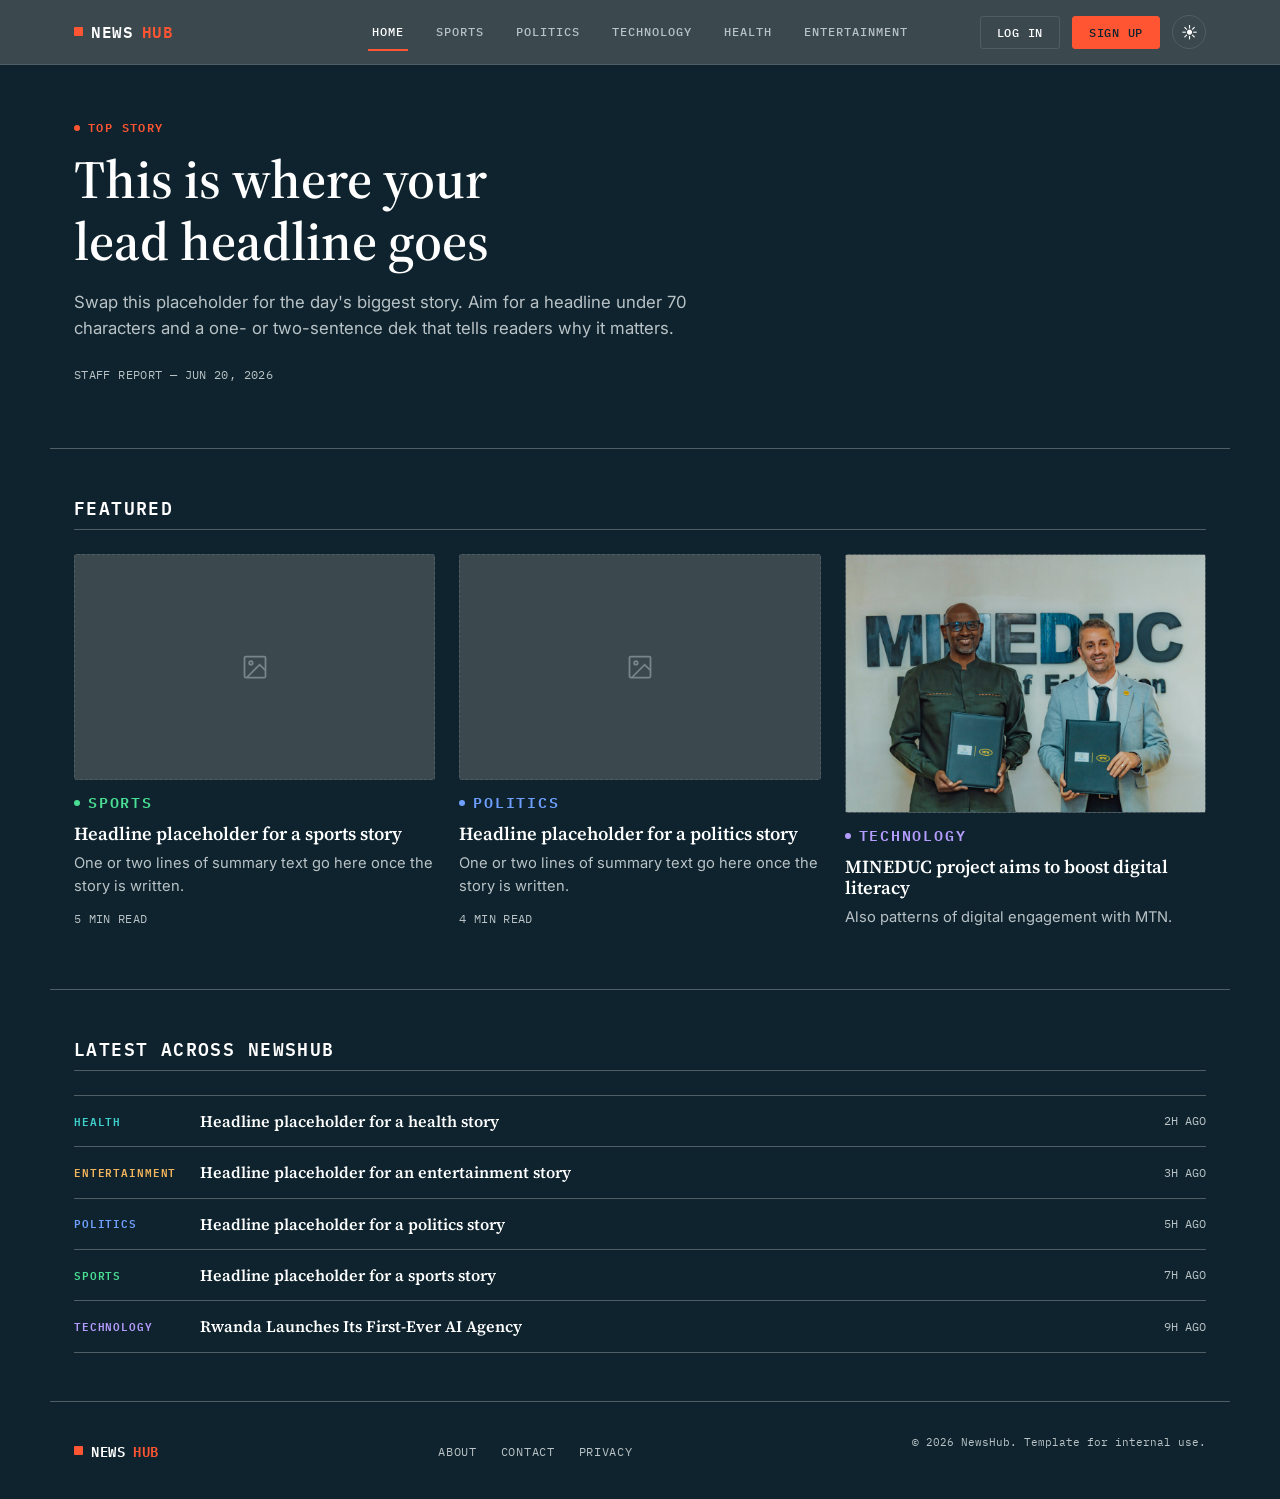
==== index.html @ f079ef4e "Refactor code structure for improved readability and maintainability" ====
<!DOCTYPE html>
<html lang="en">
<head>
<meta charset="UTF-8">
<meta name="viewport" content="width=device-width, initial-scale=1.0">
<title>NewsHub — Home</title>
<meta name="description" content="NewsHub — Sports, Politics, Technology, Health and Entertainment, all in one place.">

<link rel="preconnect" href="https://fonts.googleapis.com">
<link rel="preconnect" href="https://fonts.gstatic.com" crossorigin>
<link href="https://fonts.googleapis.com/css2?family=Source+Serif+4:opsz,wght@8..60,500;8..60,600;8..60,700&family=Inter:wght@400;500;600&family=IBM+Plex+Mono:wght@500;600&display=swap" rel="stylesheet">

<link rel="stylesheet" href="styles.css">
</head>
<body>
<a class="skip-link" href="#main">Skip to content</a>

<header class="site-header">
  <div class="header-bar">
    <a href="index.html" class="logo">
      <span class="logo-mark"></span>NEWS<span class="logo-hub">HUB</span>
    </a>

    <nav class="main-nav" aria-label="Primary">
      <ul>
        <li><a href="index.html" class="nav-link is-active" style="--nav-accent:var(--c-home)">Home</a></li>
        <li><a href="pages/sports.html" class="nav-link" style="--nav-accent:var(--c-sports)">Sports</a></li>
        <li><a href="pages/politics.html" class="nav-link" style="--nav-accent:var(--c-politics)">Politics</a></li>
        <li><a href="pages/technology.html" class="nav-link" style="--nav-accent:var(--c-tech)">Technology</a></li>
        <li><a href="pages/health.html" class="nav-link" style="--nav-accent:var(--c-health)">Health</a></li>
        <li><a href="pages/entertainment.html" class="nav-link" style="--nav-accent:var(--c-entertainment)">Entertainment</a></li>
      </ul>
    </nav>

    <div class="header-actions">
      <button type="button" class="btn" title="Coming soon"><span class="btn-label">Log In</span></button>
      <button type="button" class="btn btn-solid" title="Coming soon"><span class="btn-label">Sign Up</span></button>
      <input type="checkbox" id="theme-toggle" class="theme-toggle-input" role="switch" aria-label="Toggle dark mode">
      <label for="theme-toggle" class="theme-toggle">
        <span class="icon-moon">☾</span>
        <span class="icon-sun">☀</span>
      </label>
    </div>
  </div>

</header>

<main id="main">

  <!-- HERO — top story slot -->
  <section class="hero wrap">
    <p class="eyebrow">Top Story</p>
    <h1 class="hero-headline">This is where your lead headline goes</h1>
    <p class="hero-dek">Swap this placeholder for the day's biggest story. Aim for a headline under 70 characters and a one- or two-sentence dek that tells readers why it matters.</p>
    <p class="hero-meta">STAFF REPORT — JUN 20, 2026</p>
  </section>

  <!-- FEATURED — one card per category, ready for real stories -->
  <section class="section wrap">
    <h2 class="section-title">Featured</h2>
    <div class="card-grid">

      <article class="story-card">
        <div class="media">
          <svg viewBox="0 0 24 24" fill="none" stroke="currentColor" stroke-width="1.5"><rect x="3" y="3" width="18" height="18" rx="1"/><circle cx="8.5" cy="8.5" r="1.5"/><path d="M21 15l-5-5L5 21"/></svg>
        </div>
        <p class="eyebrow" style="--eyebrow-color:var(--c-sports)">Sports</p>
        <h3>Headline placeholder for a sports story</h3>
        <p>One or two lines of summary text go here once the story is written.</p>
        <p class="timestamp">5 MIN READ</p>
      </article>

      <article class="story-card">
        <div class="media">
          <svg viewBox="0 0 24 24" fill="none" stroke="currentColor" stroke-width="1.5"><rect x="3" y="3" width="18" height="18" rx="1"/><circle cx="8.5" cy="8.5" r="1.5"/><path d="M21 15l-5-5L5 21"/></svg>
        </div>
        <p class="eyebrow" style="--eyebrow-color:var(--c-politics)">Politics</p>
        <h3>Headline placeholder for a politics story</h3>
        <p>One or two lines of summary text go here once the story is written.</p>
        <p class="timestamp">4 MIN READ</p>
      </article>

      <article class="story-card">
        <div class="media">
          <img src="tech images/madeinrwanda.eu.jpeg" alt="Technology story image">
        </div>
        <p class="eyebrow" style="--eyebrow-color:var(--c-tech)">Technology</p>
        <h3>MINEDUC project aims to boost digital literacy</h3>
        <p>Also patterns of digital engagement with MTN.</p>
        <!-- <p class="timestamp">6 MIN READ</p> -->
      </article>

    </div>
  </section>

  <!-- LATEST — cross-section feed, the "hub" view -->
  <section class="section wrap" style="border-bottom:none;">
    <h2 class="section-title">Latest Across NewsHub</h2>
    <div class="story-list">

      <div class="story-row">
        <span class="tag" style="--tag-color:var(--c-health)">Health</span>
        <h4>Headline placeholder for a health story</h4>
        <span class="timestamp">2H AGO</span>
      </div>

      <div class="story-row">
        <span class="tag" style="--tag-color:var(--c-entertainment)">Entertainment</span>
        <h4>Headline placeholder for an entertainment story</h4>
        <span class="timestamp">3H AGO</span>
      </div>

      <div class="story-row">
        <span class="tag" style="--tag-color:var(--c-politics)">Politics</span>
        <h4>Headline placeholder for a politics story</h4>
        <span class="timestamp">5H AGO</span>
      </div>

      <div class="story-row">
        <span class="tag" style="--tag-color:var(--c-sports)">Sports</span>
        <h4>Headline placeholder for a sports story</h4>
        <span class="timestamp">7H AGO</span>
      </div>

      <div class="story-row">
        <span class="tag" style="--tag-color:var(--c-tech)">Technology</span>
        <h4>Rwanda Launches Its First-Ever AI Agency</h4>
        <span class="timestamp">9H AGO</span>
      </div>

    </div>
  </section>

</main>

<footer class="site-footer wrap">
  <div class="footer-bar">
    <a href="index.html" class="logo"><span class="logo-mark"></span>NEWS<span class="logo-hub">HUB</span></a>
    <nav aria-label="Footer">
      <ul class="footer-links">
        <li><a href="#" title="Coming soon">About</a></li>
        <li><a href="#" title="Coming soon">Contact</a></li>
        <li><a href="#" title="Coming soon">Privacy</a></li>
      </ul>
    </nav>
    <p class="footer-copy">© 2026 NewsHub. Template for internal use.</p>
  </div>
</footer>

</body>
</html>
---- styles.css ----
/*
    NEWSHUB — SHARED STYLESHEET
*/
:root {
  /* Surfaces & text — default theme (dark) */
    --bg: #0e232d;
    --bg-elevated: #3b494f;
    --bg-subtle: #3b494f;
    --ink: #ffffff;
    --ink-muted: #b9c2c6;
    --border: #4f5e65;

    --accent: #ff5532;
    --accent-contrast: #0e232d;
    --accent-ink: var(--accent);

    /* Category accents */
    --c-home: var(--accent);
    --c-sports: #4ade94;
    --c-politics: #6fa0ff;
    --c-tech: #b49cff;
    --c-health: #3fd1ce;
    --c-entertainment: #f2b45c;

    /* Type */
    --font-display: "Source Serif 4", Georgia, "Times New Roman", serif;
    --font-body: "Inter", -apple-system, BlinkMacSystemFont, "Segoe UI", sans-serif;
    --font-mono: "IBM Plex Mono", ui-monospace, "SFMono-Regular", Menlo, monospace;

    /* Spacing scale */
    --space-1: 0.25rem;
    --space-2: 0.5rem;
    --space-3: 0.75rem;
    --space-4: 1rem;
    --space-5: 1.5rem;
    --space-6: 2rem;
    --space-7: 3rem;
    --space-8: 4.5rem;

    /* Layout */
    --max-width: 1180px;
    --radius: 3px;
    --header-h: 64px;

    /* Motion */
    --ease: cubic-bezier(0.4, 0, 0.2, 1);
}

/* Light theme */
body:has(.theme-toggle-input:checked) {
    --bg: #f4f5f3;
    --bg-elevated: #ffffff;
    --bg-subtle: #e7e9e4;
    --ink: #122027;
    --ink-muted: #5c6b72;
    --border: #d8dbd6;

    /* --accent */
    --accent-ink: #c23115;

    --c-home: var(--accent);
    --c-sports: #1f7a4d;
    --c-politics: #2455a4;
    --c-tech: #6e56cf;
    --c-health: #0e8c8a;
    --c-entertainment: #b5790a;
}

/*BASE / RESET                                                       */

*,
*::before,
*::after {
    box-sizing: border-box;
}

html {
    -webkit-text-size-adjust: 100%;
}

body {
    margin: 0;
    background: var(--bg);
    color: var(--ink);
    font-family: var(--font-body);
    font-size: 16px;
    line-height: 1.55;
    transition: background-color 0.2s var(--ease), color 0.2s var(--ease);
}

h1, h2, h3, h4 {
    font-family: var(--font-display);
    font-weight: 600;
    line-height: 1.15;
    margin: 0 0 var(--space-3);
    color: var(--ink);
}

p {
    margin: 0 0 var(--space-4);
    color: var(--ink-muted);
}

a {
    color: inherit;
    text-decoration: none;
}

img {
    max-width: 100%;
    display: block;
}

ul {
    list-style: none;
    margin: 0;
    padding: 0;
}

button {
    font-family: inherit;
    cursor: pointer;
}

/* Visible keyboard focus everywhere */
a:focus-visible,
button:focus-visible,
[tabindex]:focus-visible {
    outline: 2px solid var(--accent);
    outline-offset: 2px;
    border-radius: var(--radius);
}

.skip-link {
    position: absolute;
    left: -9999px;
    top: 0;
    background: var(--accent);
    color: var(--accent-contrast);
    padding: var(--space-2) var(--space-4);
    z-index: 200;
    font-family: var(--font-mono);
    font-size: 0.8rem;
}

.skip-link:focus {
    left: var(--space-4);
    top: var(--space-4);
}

/* LAYOUT SHELL */

.wrap {
    max-width: var(--max-width);
    margin-inline: auto;
    padding-inline: var(--space-5);
}

main {
    display: block;
    min-height: calc(100vh - var(--header-h) - 220px);
}

/* HEADER, NAV, TICKER */

.site-header {
    position: sticky;
    top: 0;
    z-index: 100;
    background: var(--bg-elevated);
    border-bottom: 1px solid var(--border);
}

.header-bar {
    max-width: var(--max-width);
    margin-inline: auto;
    height: var(--header-h);
    padding-inline: var(--space-5);
    display: grid;
    grid-template-columns: 1fr auto 1fr;
    align-items: center;
    gap: var(--space-4);
}

/* Logo — left */
.logo {
    justify-self: start;
    display: inline-flex;
    align-items: center;
    gap: var(--space-2);
    font-family: var(--font-mono);
    font-weight: 600;
    font-size: 1rem;
    letter-spacing: 0.04em;
    white-space: nowrap;
}

.logo .logo-mark {
    width: 9px;
    height: 9px;
    background: var(--accent);
    border-radius: 1px;
    flex-shrink: 0;
}

.logo .logo-hub {
    color: var(--accent-ink);
}

/* Nav — centered */
.main-nav {
    justify-self: center;
}

.main-nav ul {
    display: flex;
    gap: var(--space-5);
}

.nav-link {
    position: relative;
    display: inline-block;
    padding: var(--space-2) var(--space-1);
    font-family: var(--font-mono);
    font-size: 0.78rem;
    font-weight: 500;
    letter-spacing: 0.08em;
    text-transform: uppercase;
    color: var(--ink-muted);
    transition: color 0.15s var(--ease);
}

.nav-link::after {
    content: "";
    position: absolute;
    left: 0;
    right: 0;
    bottom: -1px;
    height: 2px;
    background: var(--nav-accent, var(--accent));
    transform: scaleX(0);
    transition: transform 0.15s var(--ease);
}

.nav-link:hover {
    color: var(--ink);
}

.nav-link:hover::after {
    transform: scaleX(1);
}

.nav-link.is-active {
    color: var(--ink);
}

.nav-link.is-active::after {
    transform: scaleX(1);
}

/* Actions — right */
.header-actions {
    justify-self: end;
    display: flex;
    align-items: center;
    gap: var(--space-3);
}

/* BUTTONS & THEME TOGGLE */

.btn {
    font-family: var(--font-mono);
    font-size: 0.74rem;
    font-weight: 500;
    letter-spacing: 0.06em;
    text-transform: uppercase;
    padding: var(--space-2) var(--space-4);
    border-radius: var(--radius);
    border: 1px solid var(--border);
    background: transparent;
    color: var(--ink);
    transition: background-color 0.15s var(--ease), border-color 0.15s var(--ease), transform 0.1s var(--ease);
    white-space: nowrap;
}

.btn:hover {
    border-color: var(--ink-muted);
}

.btn:active {
    transform: translateY(1px);
}

.btn-solid {
    background: var(--accent);
    border-color: var(--accent);
    color: var(--accent-contrast);
}

.btn-solid:hover {
    filter: brightness(1.08);
    border-color: var(--accent);
}

/* Visually hidden but still focusable/operable by keyboard */
.theme-toggle-input {
    position: absolute;
    width: 1px;
    height: 1px;
    padding: 0;
    margin: -1px;
    overflow: hidden;
    clip: rect(0, 0, 0, 0);
    white-space: nowrap;
    border: 0;
}

.theme-toggle {
    display: inline-flex;
    align-items: center;
    justify-content: center;
    width: 34px;
    height: 34px;
    border-radius: 50%;
    border: 1px solid var(--border);
    background: transparent;
    color: var(--ink);
    padding: 0;
    flex-shrink: 0;
    cursor: pointer;
}

.theme-toggle:hover {
    border-color: var(--ink-muted);
}

.theme-toggle svg {
    width: 16px;
    height: 16px;
}

.theme-toggle .icon-moon { display: none; }
.theme-toggle .icon-sun { display: block; }

.theme-toggle-input:checked + .theme-toggle .icon-moon { display: block; }
.theme-toggle-input:checked + .theme-toggle .icon-sun { display: none; }

.theme-toggle-input:focus-visible + .theme-toggle {
    outline: 2px solid var(--accent);
    outline-offset: 2px;
}

/* home page */

.hero {
    border-bottom: 1px solid var(--border);
    padding-block: var(--space-7);
}

.eyebrow {
    display: inline-flex;
    align-items: center;
    gap: var(--space-2);
    font-family: var(--font-mono);
    font-size: 0.72rem;
    font-weight: 600;
    letter-spacing: 0.12em;
    text-transform: uppercase;
    color: var(--eyebrow-color, var(--accent-ink));
    margin-bottom: var(--space-3);
}

.eyebrow::before {
    content: "";
    width: 6px;
    height: 6px;
    background: currentColor;
    border-radius: 50%;
}

.hero-headline {
    font-size: clamp(2rem, 4.2vw, 3.4rem);
    max-width: 18ch;
    margin-bottom: var(--space-4);
}

.hero-dek {
    font-size: 1.05rem;
    max-width: 60ch;
    margin-bottom: var(--space-5);
}

.hero-meta {
    font-family: var(--font-mono);
    font-size: 0.78rem;
    color: var(--ink-muted);
    letter-spacing: 0.03em;
}

/* STORY CARDS & LIST ROWS */

.section {
    padding-block: var(--space-7);
    border-bottom: 1px solid var(--border);
}

.section-title {
    font-size: 1.1rem;
    font-family: var(--font-mono);
    text-transform: uppercase;
    letter-spacing: 0.08em;
    font-weight: 600;
    margin-bottom: var(--space-5);
    padding-bottom: var(--space-3);
    border-bottom: 1px solid var(--border);
}

.card-grid {
    display: grid;
    grid-template-columns: repeat(3, 1fr);
    gap: var(--space-5);
}

.story-card {
    display: flex;
    flex-direction: column;
}

.story-card .media {
    aspect-ratio: 16 / 10;
    background: var(--bg-subtle);
    border: 1px dashed var(--border);
    border-radius: var(--radius);
    margin-bottom: var(--space-3);
    display: flex;
    align-items: center;
    justify-content: center;
    color: var(--ink-muted);
}

.story-card .media svg {
    width: 28px;
    height: 28px;
    opacity: 0.5;
}

.story-card .eyebrow {
    margin-bottom: var(--space-2);
}

.story-card h3 {
    font-size: 1.15rem;
    margin-bottom: var(--space-2);
}

.story-card p {
    font-size: 0.92rem;
    margin-bottom: var(--space-3);
}

.story-card .timestamp {
    font-family: var(--font-mono);
    font-size: 0.72rem;
    color: var(--ink-muted);
    letter-spacing: 0.03em;
}

/* Compact list rows — "Latest" feed */
.story-list {
    display: flex;
    flex-direction: column;
}

.story-row {
    display: grid;
    grid-template-columns: 110px 1fr auto;
    align-items: center;
    gap: var(--space-4);
    padding-block: var(--space-4);
    border-top: 1px solid var(--border);
}

.story-row:last-child {
    border-bottom: 1px solid var(--border);
}

.story-row .tag {
    font-family: var(--font-mono);
    font-size: 0.68rem;
    font-weight: 600;
    letter-spacing: 0.08em;
    text-transform: uppercase;
    color: var(--tag-color, var(--accent-ink));
}

.story-row h4 {
    font-size: 1rem;
    margin: 0;
    font-weight: 600;
}

.story-row .timestamp {
    font-family: var(--font-mono);
    font-size: 0.72rem;
    color: var(--ink-muted);
    white-space: nowrap;
}

/* SECTION HEADER */

.page-header {
    padding-block: var(--space-7) var(--space-6);
    border-bottom: 1px solid var(--border);
}

.page-header .eyebrow {
    color: var(--page-accent, var(--accent-ink));
}

.page-header h1 {
    font-size: clamp(2rem, 4vw, 2.8rem);
    border-bottom: 3px solid var(--page-accent, var(--accent));
    display: inline-block;
    padding-bottom: var(--space-2);
}

/* EMPTY STATE */

.empty-state {
    margin-block: var(--space-8);
    padding: var(--space-8) var(--space-5);
    border: 1px dashed var(--border);
    border-radius: var(--radius);
    text-align: center;
    max-width: 540px;
    margin-inline: auto;
}

.empty-state .signal {
    width: 36px;
    height: 36px;
    margin-inline: auto var(--space-4);
    border-radius: 50%;
    border: 1px solid var(--page-accent, var(--accent));
    display: flex;
    align-items: center;
    justify-content: center;
}

.empty-state .signal::after {
    content: "";
    width: 8px;
    height: 8px;
    border-radius: 50%;
    background: var(--page-accent, var(--accent));
}

.empty-state h2 {
    font-size: 1.3rem;
    margin-bottom: var(--space-2);
}

.empty-state p {
    margin: 0 auto;
    max-width: 40ch;
}

/*. FOOTER */

.site-footer {
    border-top: 1px solid var(--border);
    padding-block: var(--space-6);
}

.footer-bar {
    display: flex;
    align-items: center;
    justify-content: space-between;
    flex-wrap: wrap;
    gap: var(--space-4);
}

.footer-bar .logo {
    font-size: 0.85rem;
}

.footer-links {
    display: flex;
    gap: var(--space-5);
}

.footer-links a {
    font-family: var(--font-mono);
    font-size: 0.72rem;
    letter-spacing: 0.06em;
    text-transform: uppercase;
    color: var(--ink-muted);
}

.footer-links a:hover {
    color: var(--ink);
}

.footer-copy {
    font-family: var(--font-mono);
    font-size: 0.7rem;
    color: var(--ink-muted);
}

/* UTILITIES */

.text-accent { color: var(--accent-ink); }
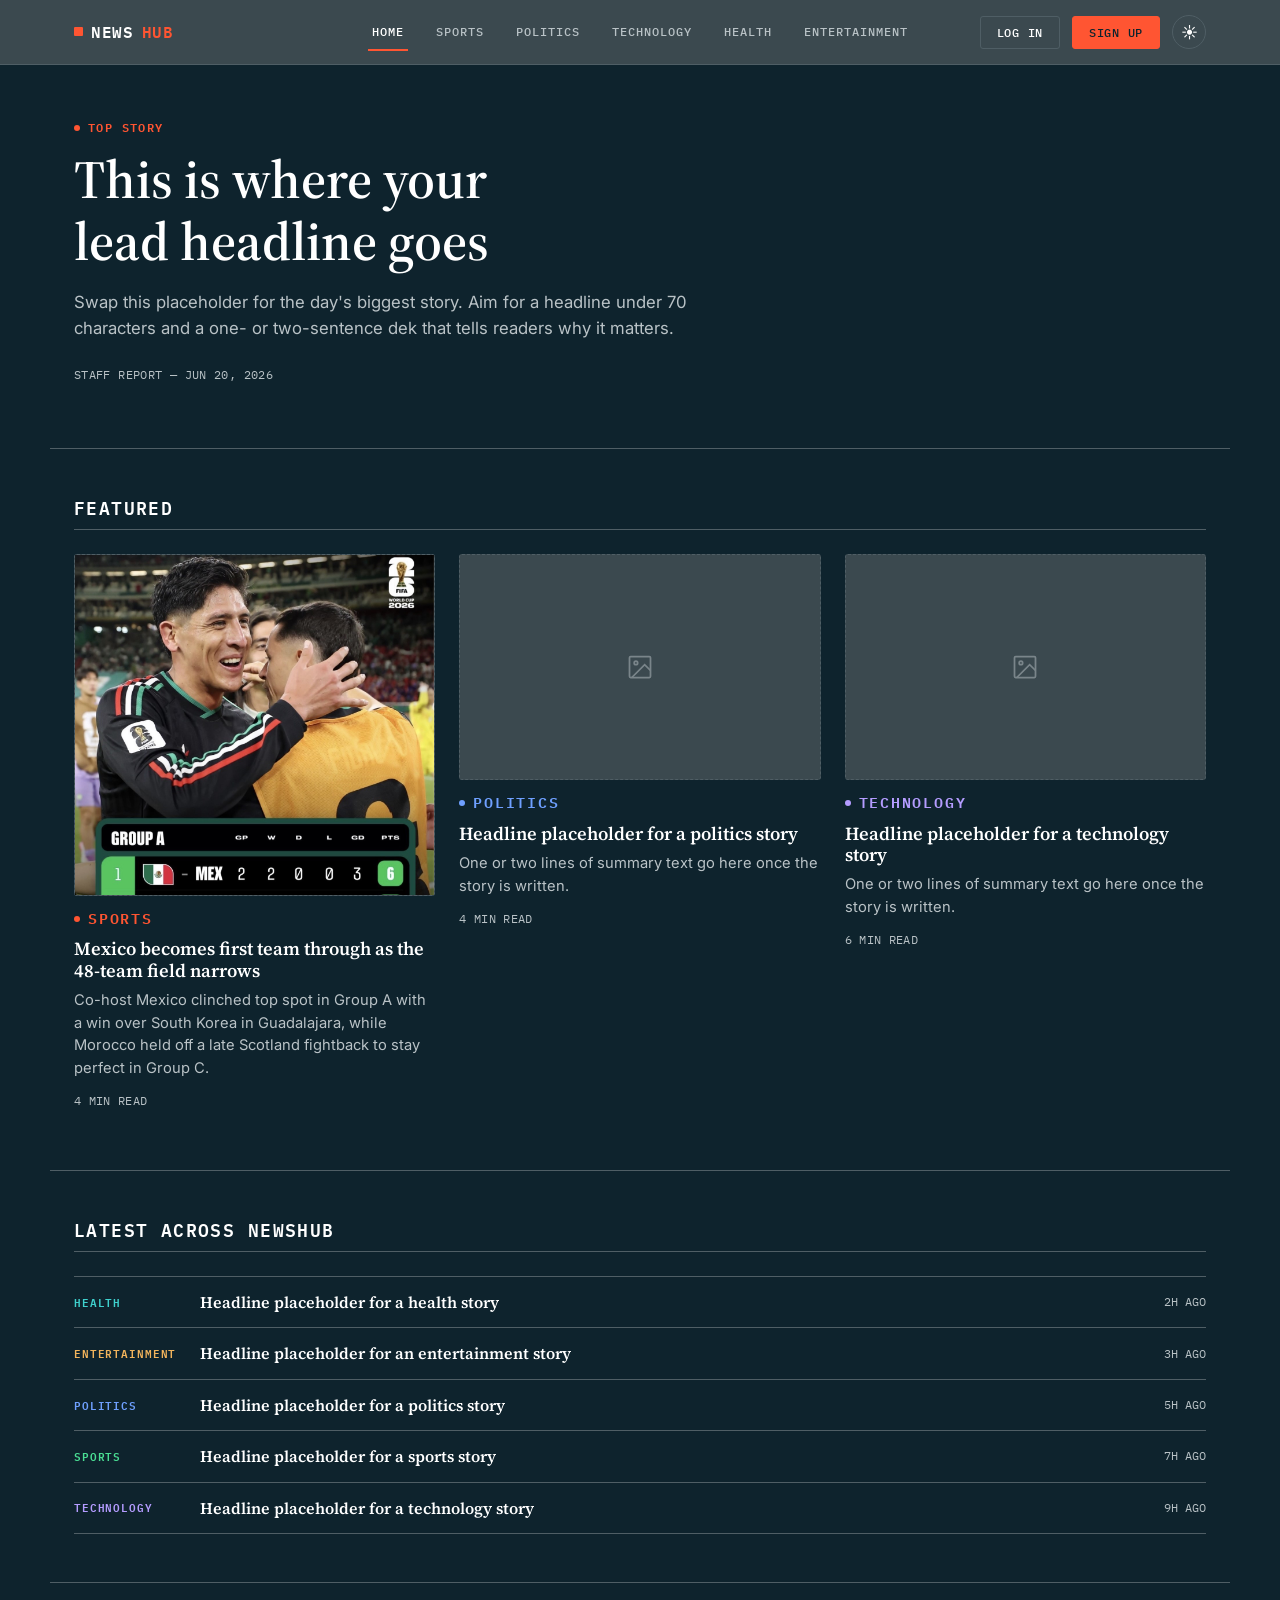
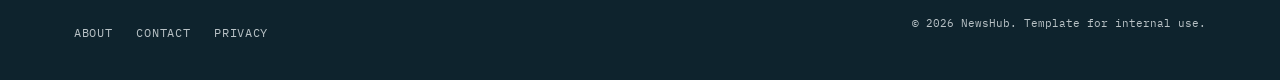
==== commit c3063174: "fully implemented sports page" ====
--- a/index.html
+++ b/index.html
@@ -62,12 +62,12 @@
 
       <article class="story-card">
         <div class="media">
-          <svg viewBox="0 0 24 24" fill="none" stroke="currentColor" stroke-width="1.5"><rect x="3" y="3" width="18" height="18" rx="1"/><circle cx="8.5" cy="8.5" r="1.5"/><path d="M21 15l-5-5L5 21"/></svg>
+          <img src="images/IMG_9754.jpg" alt="Mexico players celebrating, with the Group A standings table showing Mexico top on 6 points" loading="lazy">
         </div>
-        <p class="eyebrow" style="--eyebrow-color:var(--c-sports)">Sports</p>
-        <h3>Headline placeholder for a sports story</h3>
-        <p>One or two lines of summary text go here once the story is written.</p>
-        <p class="timestamp">5 MIN READ</p>
+        <p class="eyebrow" style="--eyebrow-color:var(--page-accent)">Sports</p>
+        <h3>Mexico becomes first team through as the 48-team field narrows</h3>
+        <p>Co-host Mexico clinched top spot in Group A with a win over South Korea in Guadalajara, while Morocco held off a late Scotland fightback to stay perfect in Group C.</p>
+        <p class="timestamp">4 MIN READ</p>
       </article>
 
       <article class="story-card">
@@ -82,12 +82,12 @@
 
       <article class="story-card">
         <div class="media">
-          <img src="tech images/madeinrwanda.eu.jpeg" alt="Technology story image">
+          <svg viewBox="0 0 24 24" fill="none" stroke="currentColor" stroke-width="1.5"><rect x="3" y="3" width="18" height="18" rx="1"/><circle cx="8.5" cy="8.5" r="1.5"/><path d="M21 15l-5-5L5 21"/></svg>
         </div>
         <p class="eyebrow" style="--eyebrow-color:var(--c-tech)">Technology</p>
-        <h3>MINEDUC project aims to boost digital literacy</h3>
-        <p>Also patterns of digital engagement with MTN.</p>
-        <!-- <p class="timestamp">6 MIN READ</p> -->
+        <h3>Headline placeholder for a technology story</h3>
+        <p>One or two lines of summary text go here once the story is written.</p>
+        <p class="timestamp">6 MIN READ</p>
       </article>
 
     </div>
@@ -124,7 +124,7 @@
 
       <div class="story-row">
         <span class="tag" style="--tag-color:var(--c-tech)">Technology</span>
-        <h4>Rwanda Launches Its First-Ever AI Agency</h4>
+        <h4>Headline placeholder for a technology story</h4>
         <span class="timestamp">9H AGO</span>
       </div>
 
@@ -135,7 +135,6 @@
 
 <footer class="site-footer wrap">
   <div class="footer-bar">
-    <a href="index.html" class="logo"><span class="logo-mark"></span>NEWS<span class="logo-hub">HUB</span></a>
     <nav aria-label="Footer">
       <ul class="footer-links">
         <li><a href="#" title="Coming soon">About</a></li>
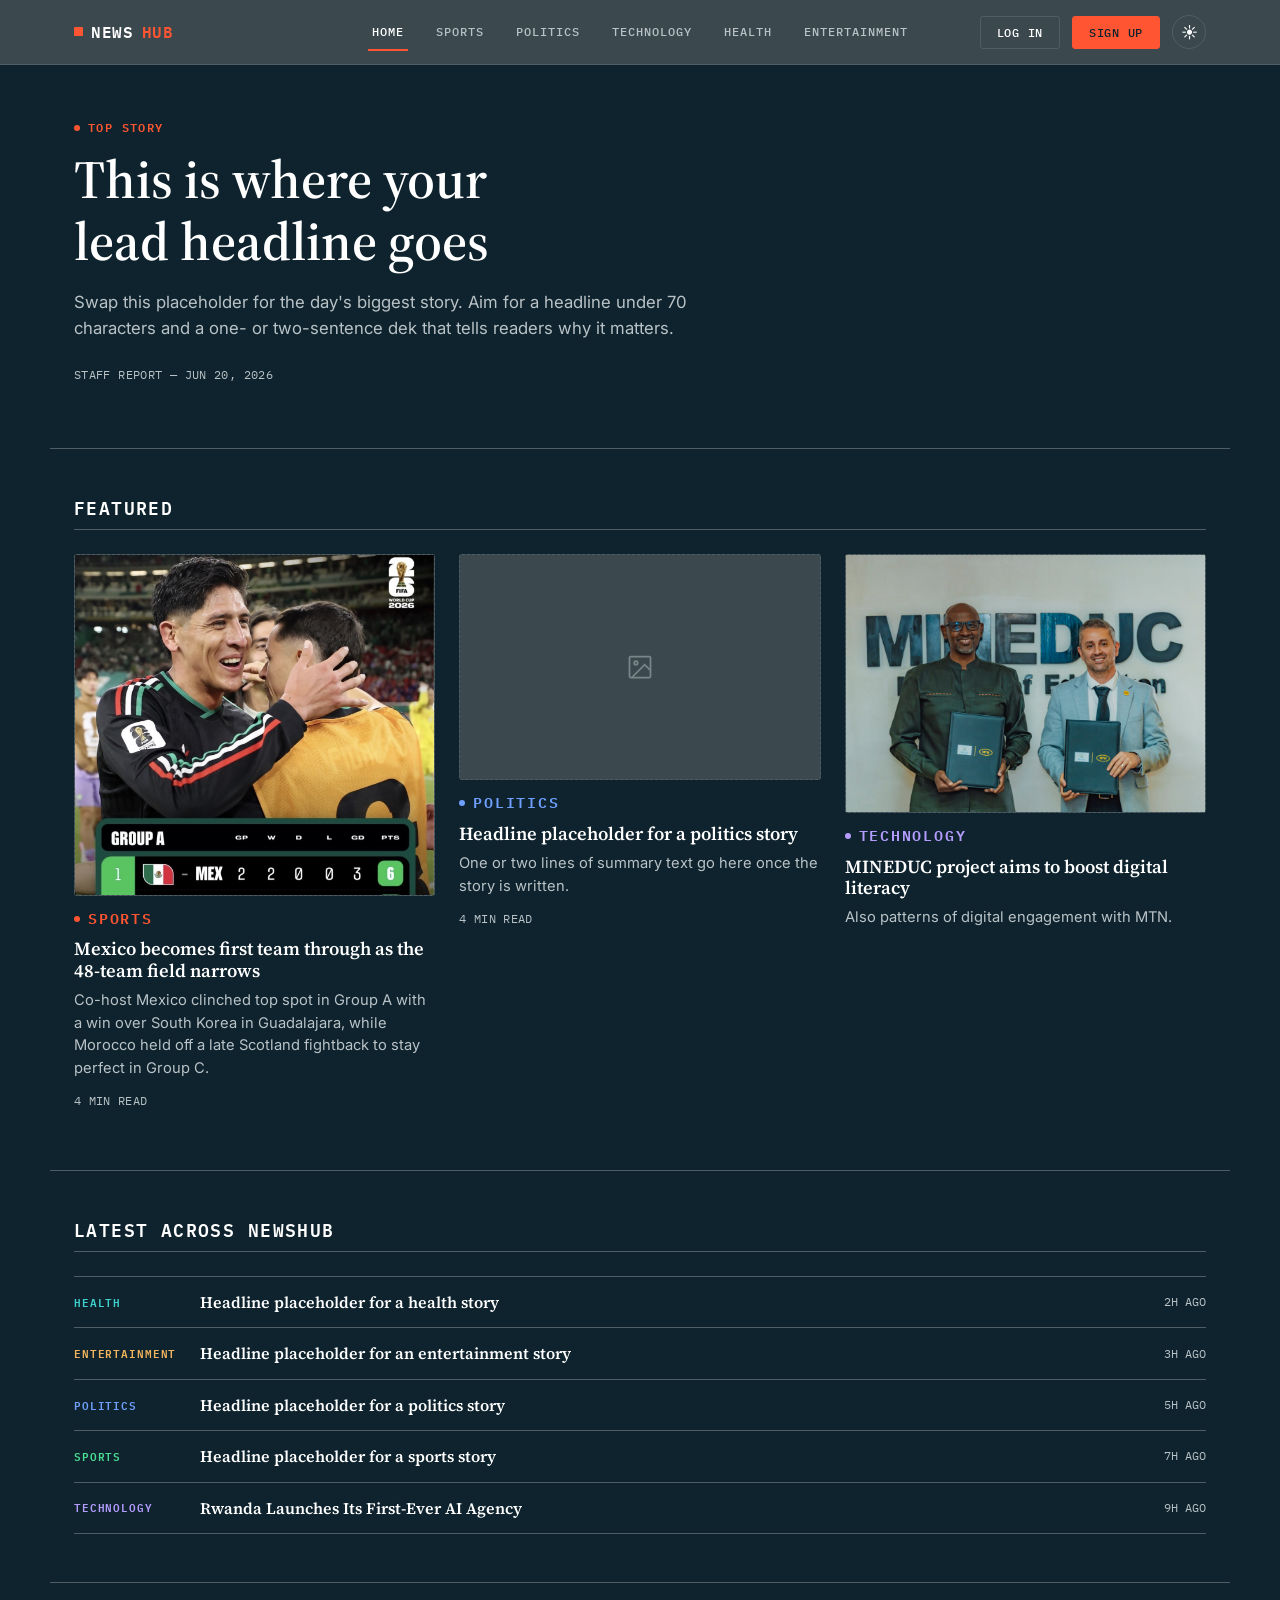
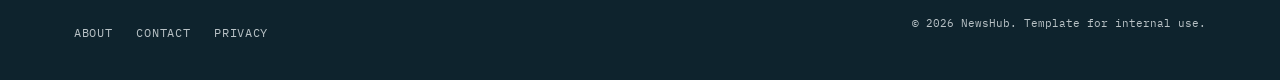
==== commit 3449847d: "Merge pull request #1 from EffendiShema/main tekinorojyiya" ====
--- a/index.html
+++ b/index.html
@@ -82,12 +82,12 @@
 
       <article class="story-card">
         <div class="media">
-          <svg viewBox="0 0 24 24" fill="none" stroke="currentColor" stroke-width="1.5"><rect x="3" y="3" width="18" height="18" rx="1"/><circle cx="8.5" cy="8.5" r="1.5"/><path d="M21 15l-5-5L5 21"/></svg>
+          <img src="tech images/madeinrwanda.eu.jpeg" alt="Technology story image">
         </div>
         <p class="eyebrow" style="--eyebrow-color:var(--c-tech)">Technology</p>
-        <h3>Headline placeholder for a technology story</h3>
-        <p>One or two lines of summary text go here once the story is written.</p>
-        <p class="timestamp">6 MIN READ</p>
+        <h3>MINEDUC project aims to boost digital literacy</h3>
+        <p>Also patterns of digital engagement with MTN.</p>
+        <!-- <p class="timestamp">6 MIN READ</p> -->
       </article>
 
     </div>
@@ -124,7 +124,7 @@
 
       <div class="story-row">
         <span class="tag" style="--tag-color:var(--c-tech)">Technology</span>
-        <h4>Headline placeholder for a technology story</h4>
+        <h4>Rwanda Launches Its First-Ever AI Agency</h4>
         <span class="timestamp">9H AGO</span>
       </div>
 
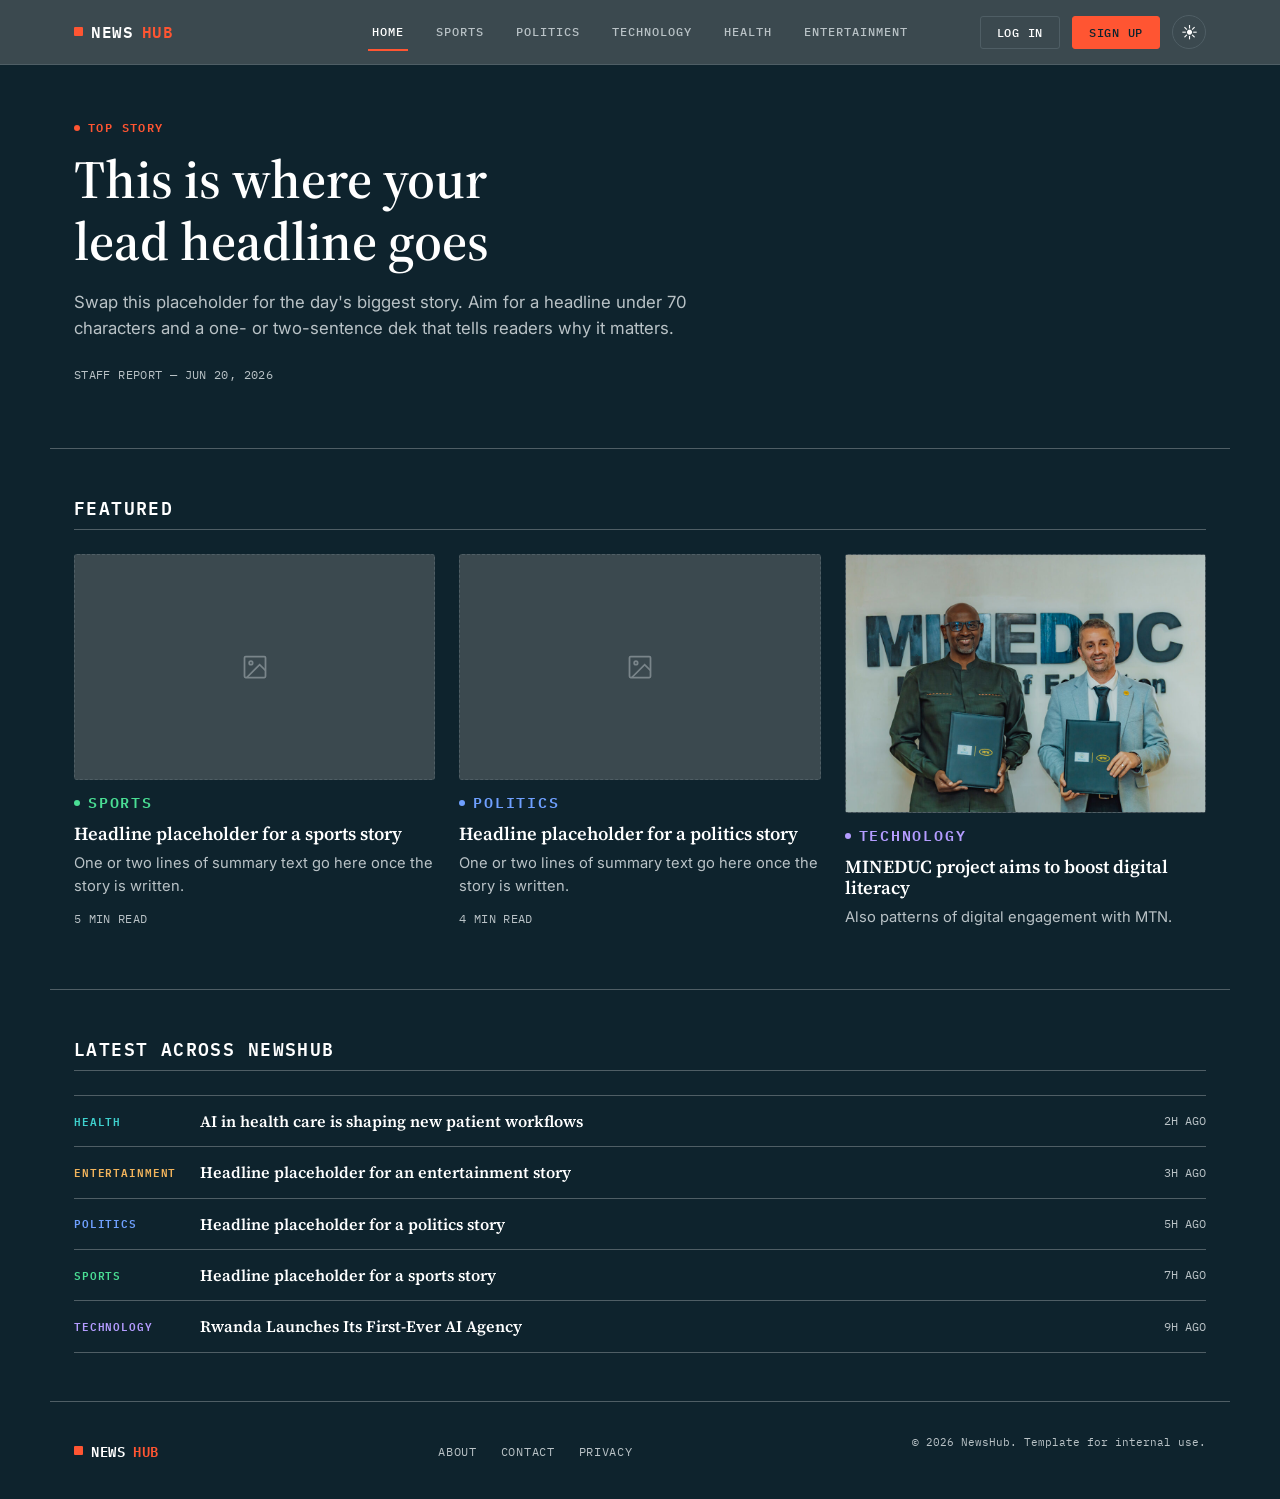
==== commit b3664349: "Add new health and technology images with updated references in HTML" ====
--- a/index.html
+++ b/index.html
@@ -62,12 +62,12 @@
 
       <article class="story-card">
         <div class="media">
-          <img src="images/IMG_9754.jpg" alt="Mexico players celebrating, with the Group A standings table showing Mexico top on 6 points" loading="lazy">
+          <svg viewBox="0 0 24 24" fill="none" stroke="currentColor" stroke-width="1.5"><rect x="3" y="3" width="18" height="18" rx="1"/><circle cx="8.5" cy="8.5" r="1.5"/><path d="M21 15l-5-5L5 21"/></svg>
         </div>
-        <p class="eyebrow" style="--eyebrow-color:var(--page-accent)">Sports</p>
-        <h3>Mexico becomes first team through as the 48-team field narrows</h3>
-        <p>Co-host Mexico clinched top spot in Group A with a win over South Korea in Guadalajara, while Morocco held off a late Scotland fightback to stay perfect in Group C.</p>
-        <p class="timestamp">4 MIN READ</p>
+        <p class="eyebrow" style="--eyebrow-color:var(--c-sports)">Sports</p>
+        <h3>Headline placeholder for a sports story</h3>
+        <p>One or two lines of summary text go here once the story is written.</p>
+        <p class="timestamp">5 MIN READ</p>
       </article>
 
       <article class="story-card">
@@ -82,7 +82,7 @@
 
       <article class="story-card">
         <div class="media">
-          <img src="tech images/madeinrwanda.eu.jpeg" alt="Technology story image">
+          <img src="images/madeinrwanda.eu.jpeg" alt="Technology story image">
         </div>
         <p class="eyebrow" style="--eyebrow-color:var(--c-tech)">Technology</p>
         <h3>MINEDUC project aims to boost digital literacy</h3>
@@ -100,7 +100,7 @@
 
       <div class="story-row">
         <span class="tag" style="--tag-color:var(--c-health)">Health</span>
-        <h4>Headline placeholder for a health story</h4>
+        <h4>AI in health care is shaping new patient workflows</h4>
         <span class="timestamp">2H AGO</span>
       </div>
 
@@ -135,6 +135,7 @@
 
 <footer class="site-footer wrap">
   <div class="footer-bar">
+    <a href="index.html" class="logo"><span class="logo-mark"></span>NEWS<span class="logo-hub">HUB</span></a>
     <nav aria-label="Footer">
       <ul class="footer-links">
         <li><a href="#" title="Coming soon">About</a></li>
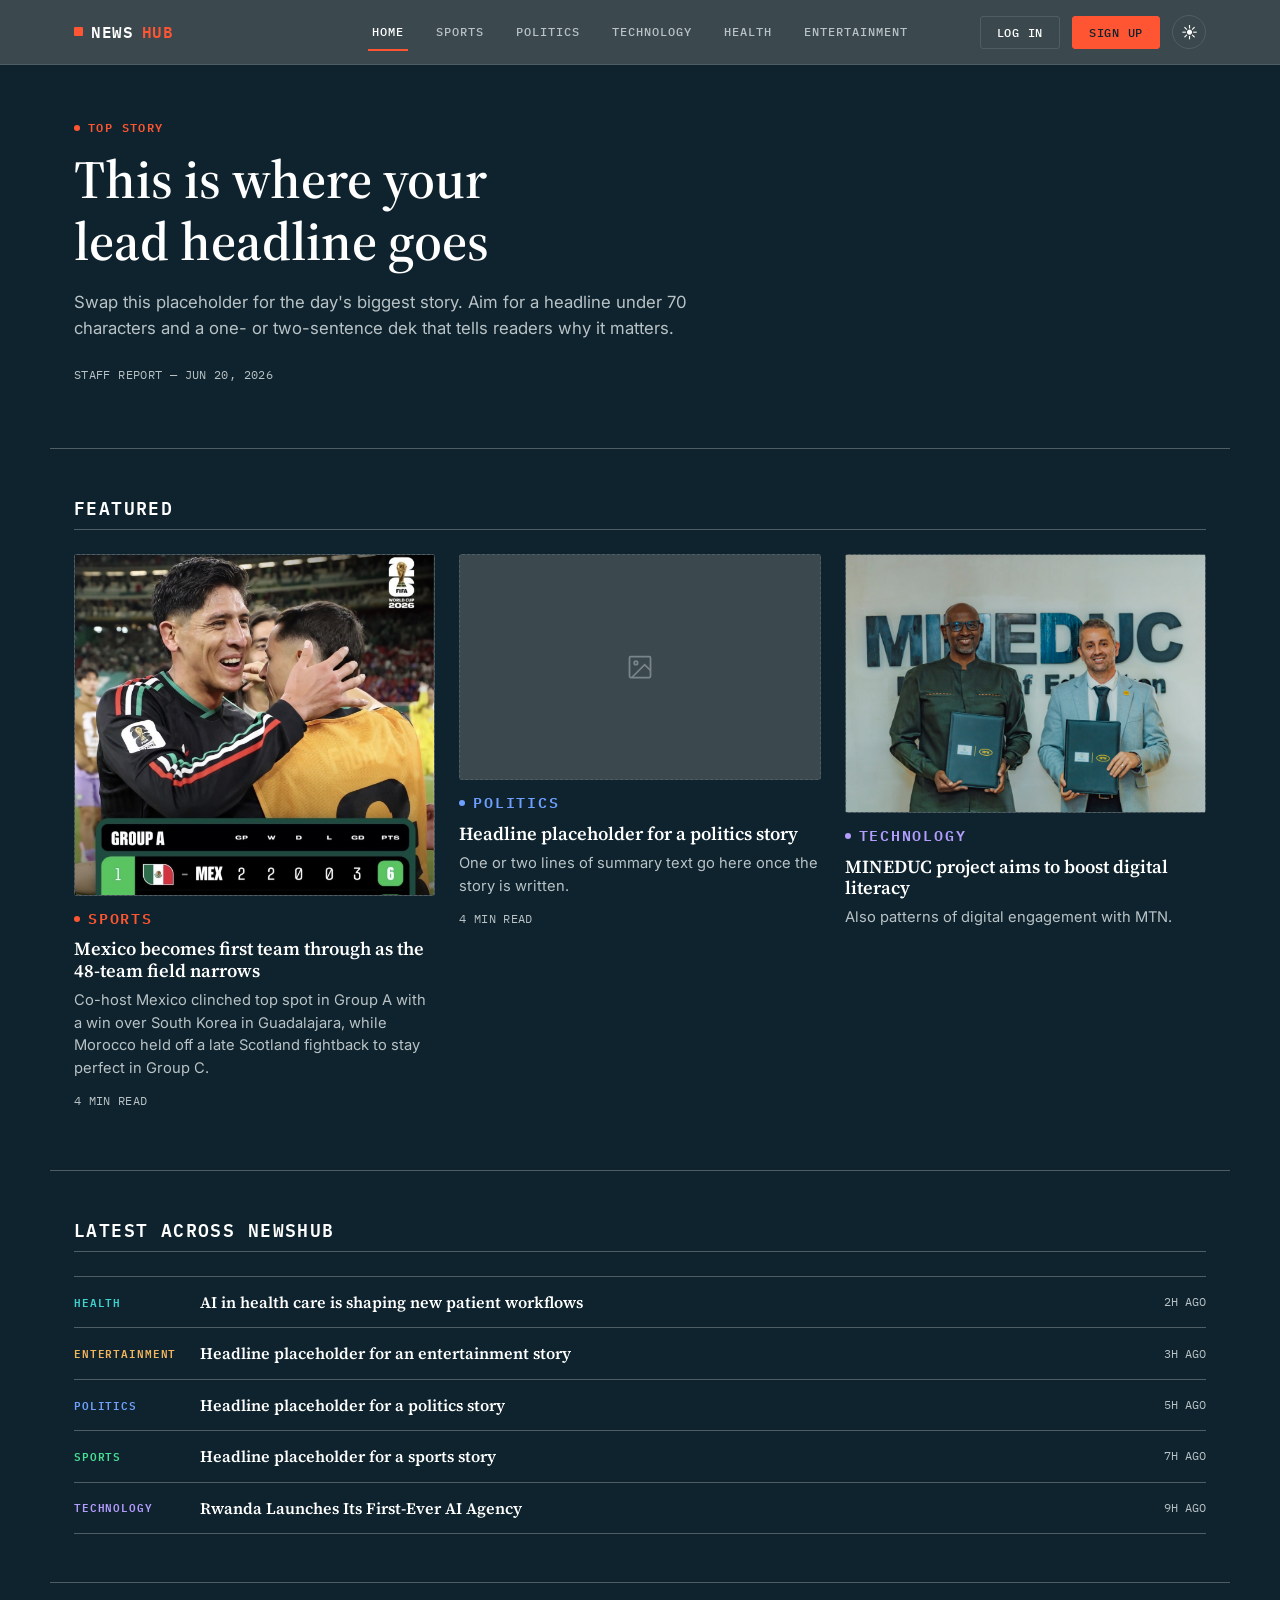
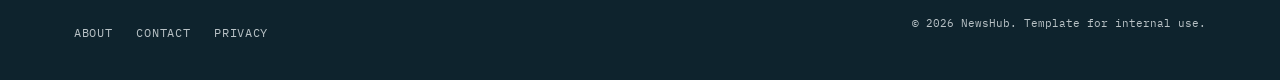
==== commit 25a899e3: "Merge pull request #2 from EffendiShema/main Add new health and technology images with updated refer" ====
--- a/index.html
+++ b/index.html
@@ -62,12 +62,12 @@
 
       <article class="story-card">
         <div class="media">
-          <svg viewBox="0 0 24 24" fill="none" stroke="currentColor" stroke-width="1.5"><rect x="3" y="3" width="18" height="18" rx="1"/><circle cx="8.5" cy="8.5" r="1.5"/><path d="M21 15l-5-5L5 21"/></svg>
+          <img src="images/IMG_9754.jpg" alt="Mexico players celebrating, with the Group A standings table showing Mexico top on 6 points" loading="lazy">
         </div>
-        <p class="eyebrow" style="--eyebrow-color:var(--c-sports)">Sports</p>
-        <h3>Headline placeholder for a sports story</h3>
-        <p>One or two lines of summary text go here once the story is written.</p>
-        <p class="timestamp">5 MIN READ</p>
+        <p class="eyebrow" style="--eyebrow-color:var(--page-accent)">Sports</p>
+        <h3>Mexico becomes first team through as the 48-team field narrows</h3>
+        <p>Co-host Mexico clinched top spot in Group A with a win over South Korea in Guadalajara, while Morocco held off a late Scotland fightback to stay perfect in Group C.</p>
+        <p class="timestamp">4 MIN READ</p>
       </article>
 
       <article class="story-card">
@@ -135,7 +135,6 @@
 
 <footer class="site-footer wrap">
   <div class="footer-bar">
-    <a href="index.html" class="logo"><span class="logo-mark"></span>NEWS<span class="logo-hub">HUB</span></a>
     <nav aria-label="Footer">
       <ul class="footer-links">
         <li><a href="#" title="Coming soon">About</a></li>
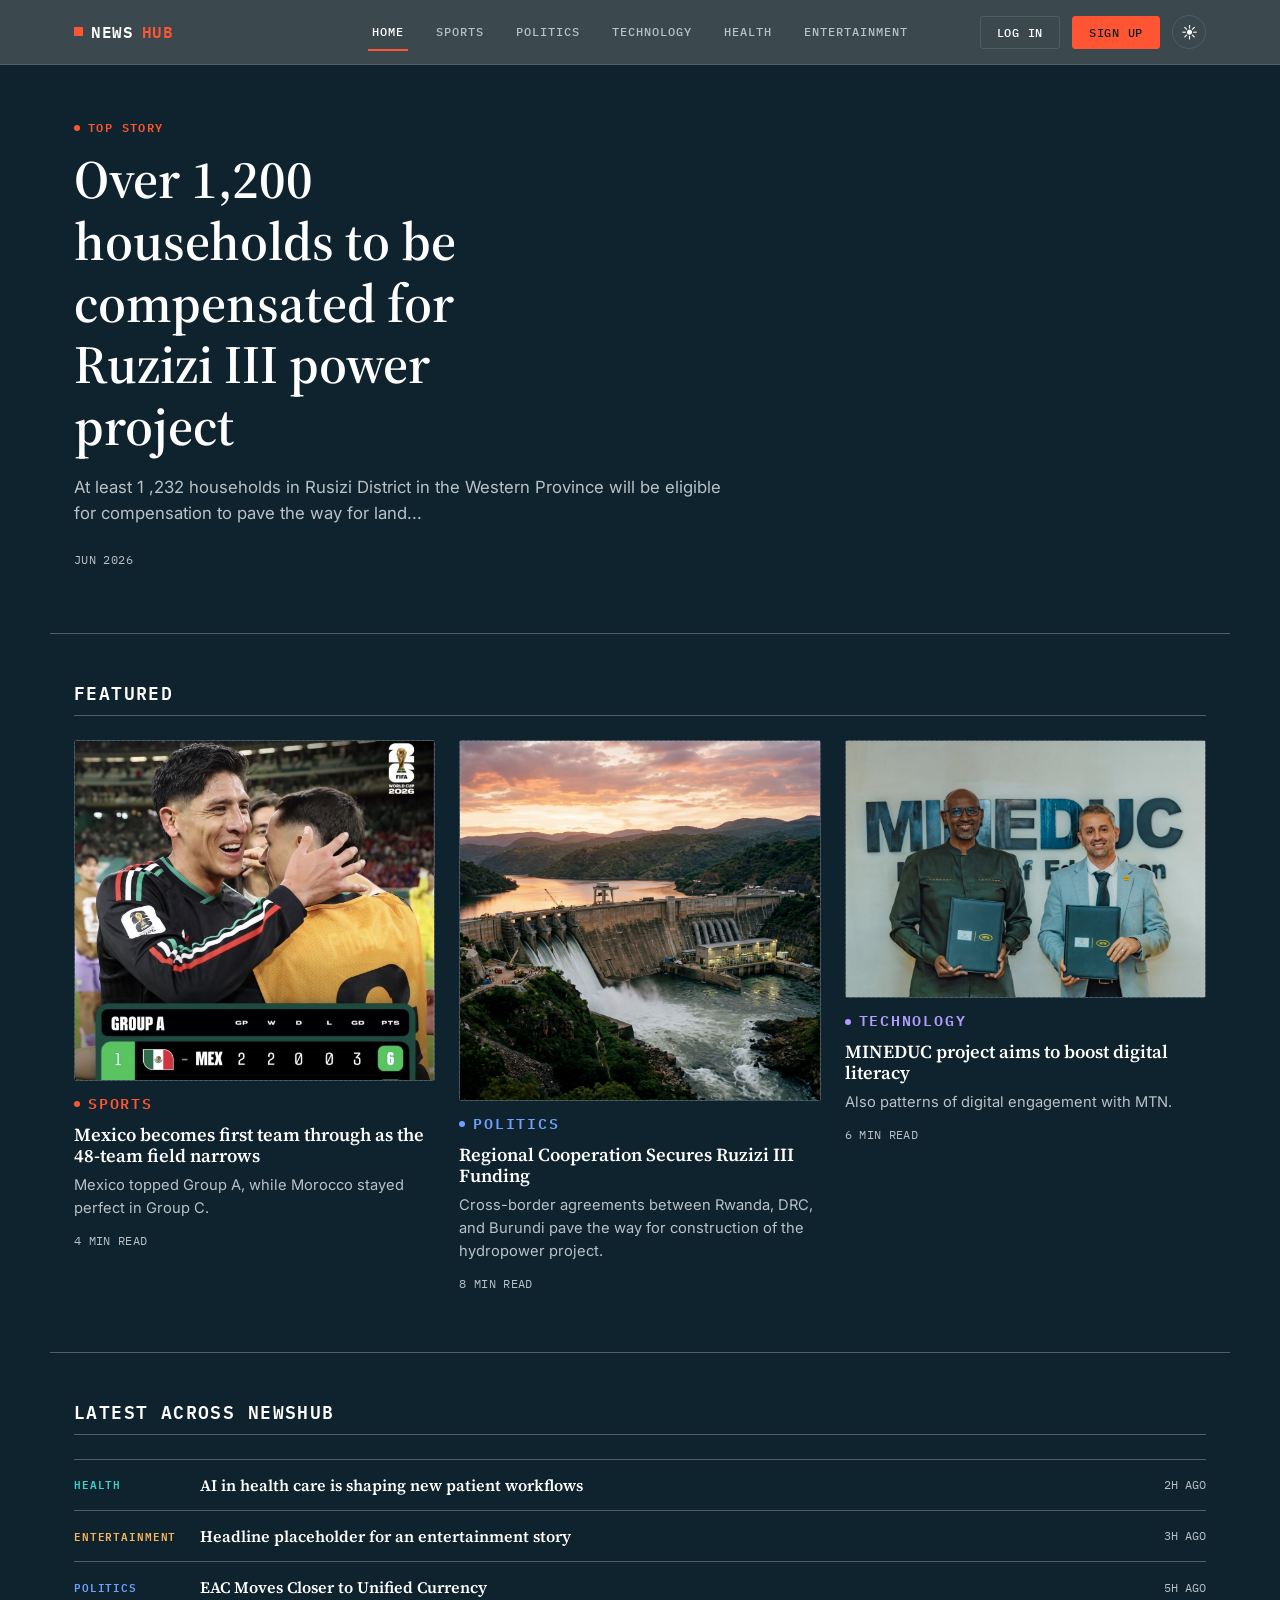
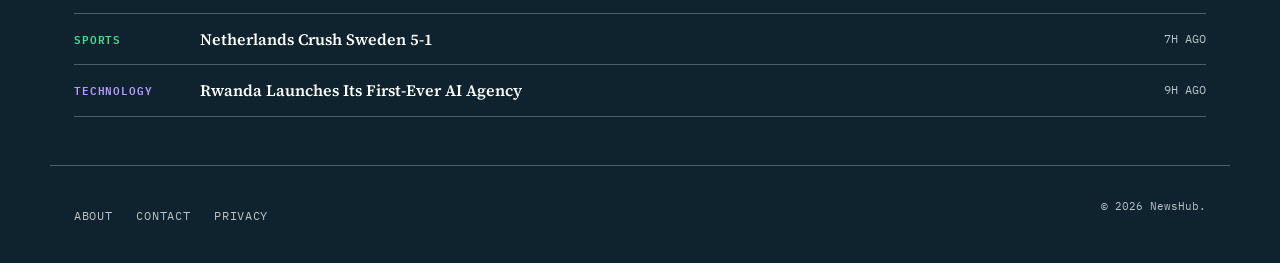
==== commit 8ad1f428: "Politics hub" ====
--- a/index.html
+++ b/index.html
@@ -50,9 +50,14 @@
   <!-- HERO — top story slot -->
   <section class="hero wrap">
     <p class="eyebrow">Top Story</p>
-    <h1 class="hero-headline">This is where your lead headline goes</h1>
-    <p class="hero-dek">Swap this placeholder for the day's biggest story. Aim for a headline under 70 characters and a one- or two-sentence dek that tells readers why it matters.</p>
-    <p class="hero-meta">STAFF REPORT — JUN 20, 2026</p>
+    <h1 class="hero-headline">
+      Over 1,200 households to be compensated for Ruzizi III power project
+    </h1>
+    <p class="hero-dek">
+      At least 1 ,232 households in Rusizi District in the Western Province will 
+      be eligible for compensation to pave the way for land...
+    </p>
+    <p class="hero-meta"> JUN 2026</p>
   </section>
 
   <!-- FEATURED — one card per category, ready for real stories -->
@@ -66,28 +71,30 @@
         </div>
         <p class="eyebrow" style="--eyebrow-color:var(--page-accent)">Sports</p>
         <h3>Mexico becomes first team through as the 48-team field narrows</h3>
-        <p>Co-host Mexico clinched top spot in Group A with a win over South Korea in Guadalajara, while Morocco held off a late Scotland fightback to stay perfect in Group C.</p>
+        <p>
+          Mexico topped Group A, while Morocco stayed perfect in Group C.
+        </p>
         <p class="timestamp">4 MIN READ</p>
       </article>
 
       <article class="story-card">
         <div class="media">
-          <svg viewBox="0 0 24 24" fill="none" stroke="currentColor" stroke-width="1.5"><rect x="3" y="3" width="18" height="18" rx="1"/><circle cx="8.5" cy="8.5" r="1.5"/><path d="M21 15l-5-5L5 21"/></svg>
+          <img src="images/ruzizi_hydropower.png" alt="Ruzizi III Hydropower dam project" loading="lazy">
         </div>
         <p class="eyebrow" style="--eyebrow-color:var(--c-politics)">Politics</p>
-        <h3>Headline placeholder for a politics story</h3>
-        <p>One or two lines of summary text go here once the story is written.</p>
-        <p class="timestamp">4 MIN READ</p>
+        <h3>Regional Cooperation Secures Ruzizi III Funding</h3>
+        <p>Cross-border agreements between Rwanda, DRC, and Burundi pave the way for construction of the hydropower project.</p>
+        <p class="timestamp">8 MIN READ</p>
       </article>
 
       <article class="story-card">
         <div class="media">
-          <img src="images/madeinrwanda.eu.jpeg" alt="Technology story image">
+          <img src="images/madeinrwanda.eu.jpeg" alt="MINEDUC project aims to boost digital literacy">
         </div>
         <p class="eyebrow" style="--eyebrow-color:var(--c-tech)">Technology</p>
         <h3>MINEDUC project aims to boost digital literacy</h3>
         <p>Also patterns of digital engagement with MTN.</p>
-        <!-- <p class="timestamp">6 MIN READ</p> -->
+        <p class="timestamp">6 MIN READ</p>
       </article>
 
     </div>
@@ -112,13 +119,13 @@
 
       <div class="story-row">
         <span class="tag" style="--tag-color:var(--c-politics)">Politics</span>
-        <h4>Headline placeholder for a politics story</h4>
+        <h4>EAC Moves Closer to Unified Currency</h4>
         <span class="timestamp">5H AGO</span>
       </div>
 
       <div class="story-row">
         <span class="tag" style="--tag-color:var(--c-sports)">Sports</span>
-        <h4>Headline placeholder for a sports story</h4>
+        <h4>Netherlands Crush Sweden 5-1</h4>
         <span class="timestamp">7H AGO</span>
       </div>
 
@@ -142,7 +149,7 @@
         <li><a href="#" title="Coming soon">Privacy</a></li>
       </ul>
     </nav>
-    <p class="footer-copy">© 2026 NewsHub. Template for internal use.</p>
+    <p class="footer-copy">© 2026 NewsHub.</p>
   </div>
 </footer>
 
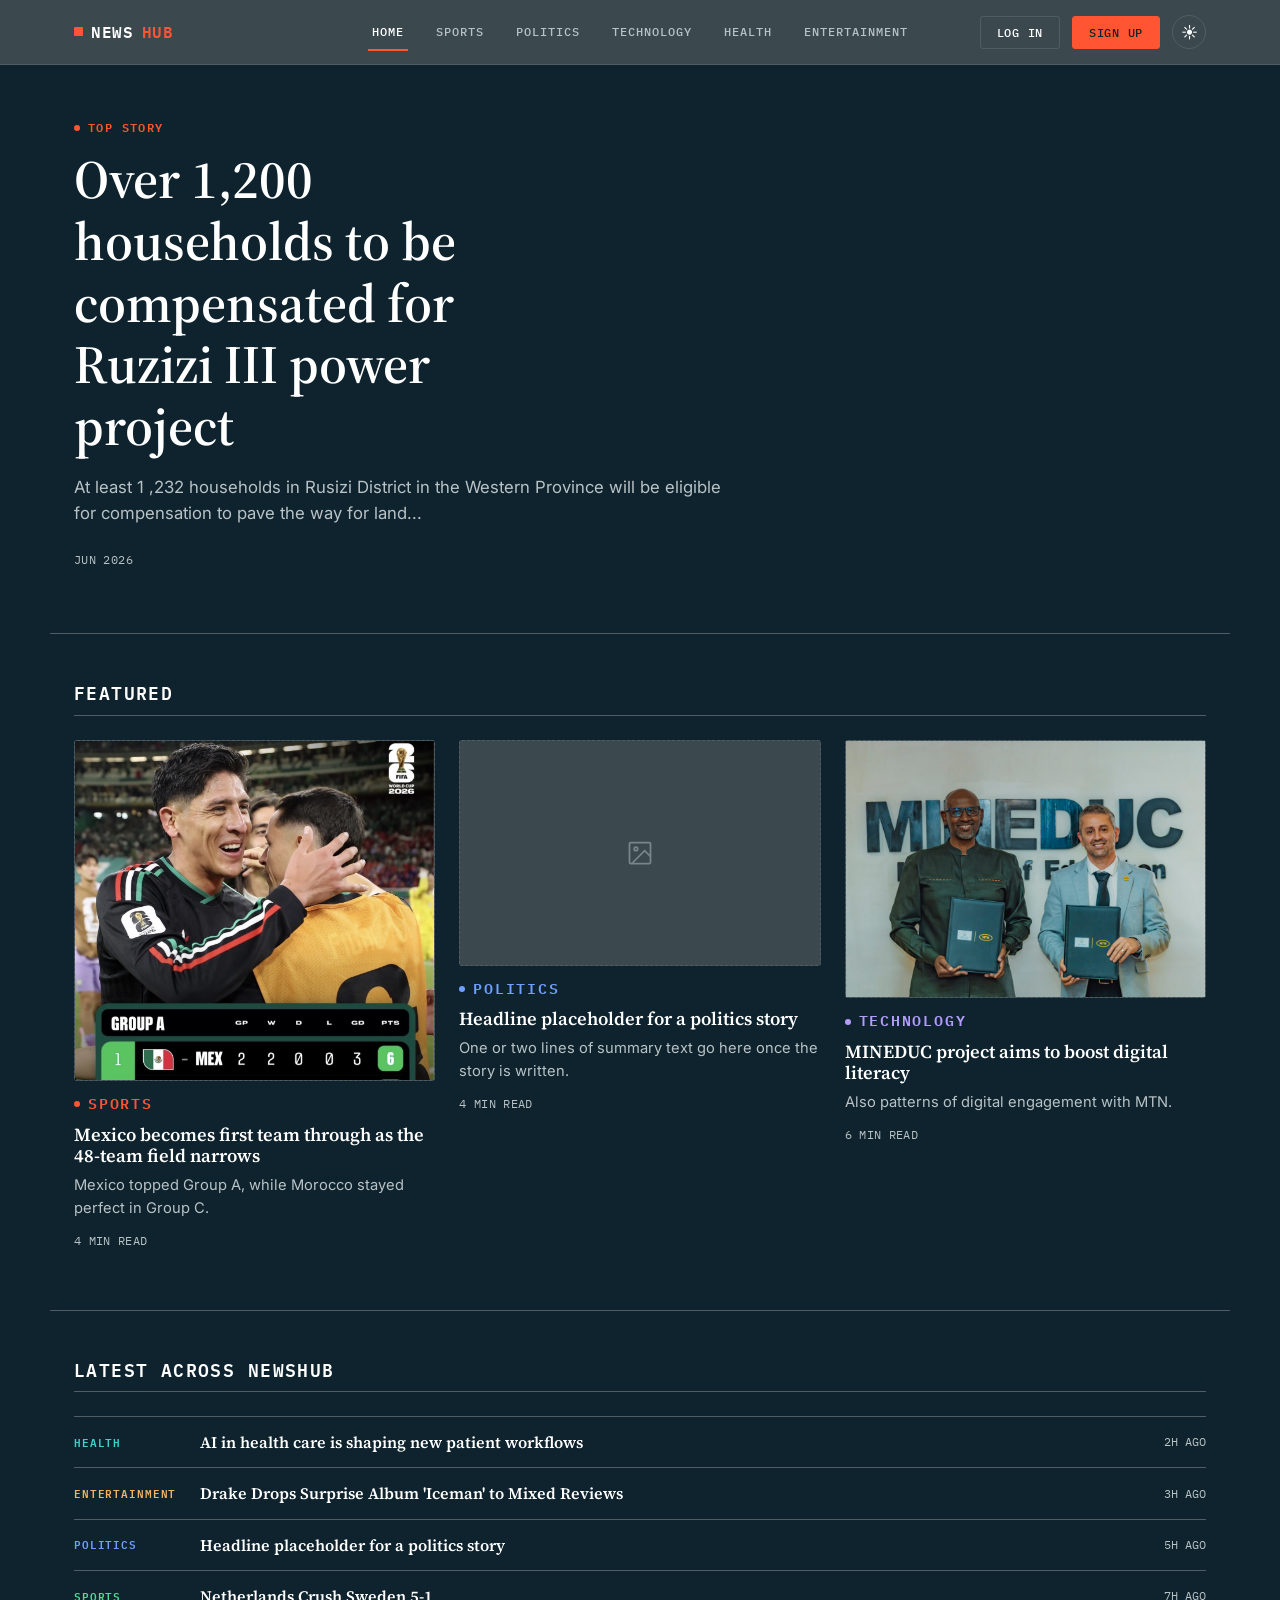
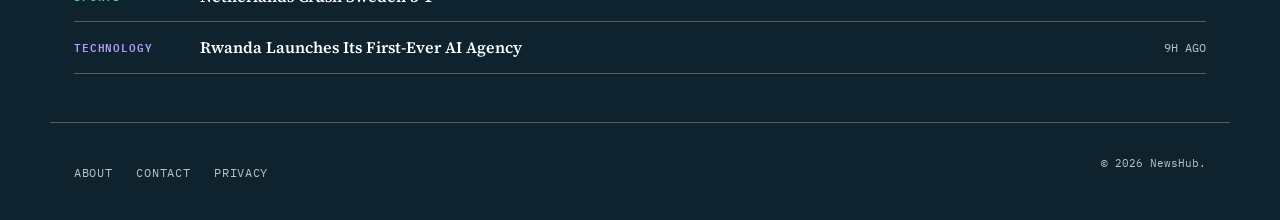
==== commit 9e9d7069: "add a headline" ====
--- a/index.html
+++ b/index.html
@@ -79,12 +79,12 @@
 
       <article class="story-card">
         <div class="media">
-          <img src="images/ruzizi_hydropower.png" alt="Ruzizi III Hydropower dam project" loading="lazy">
+          <svg viewBox="0 0 24 24" fill="none" stroke="currentColor" stroke-width="1.5"><rect x="3" y="3" width="18" height="18" rx="1"/><circle cx="8.5" cy="8.5" r="1.5"/><path d="M21 15l-5-5L5 21"/></svg>
         </div>
         <p class="eyebrow" style="--eyebrow-color:var(--c-politics)">Politics</p>
-        <h3>Regional Cooperation Secures Ruzizi III Funding</h3>
-        <p>Cross-border agreements between Rwanda, DRC, and Burundi pave the way for construction of the hydropower project.</p>
-        <p class="timestamp">8 MIN READ</p>
+        <h3>Headline placeholder for a politics story</h3>
+        <p>One or two lines of summary text go here once the story is written.</p>
+        <p class="timestamp">4 MIN READ</p>
       </article>
 
       <article class="story-card">
@@ -113,13 +113,13 @@
 
       <div class="story-row">
         <span class="tag" style="--tag-color:var(--c-entertainment)">Entertainment</span>
-        <h4>Headline placeholder for an entertainment story</h4>
+        <h4>Drake Drops Surprise Album 'Iceman' to Mixed Reviews</h4>
         <span class="timestamp">3H AGO</span>
       </div>
 
       <div class="story-row">
         <span class="tag" style="--tag-color:var(--c-politics)">Politics</span>
-        <h4>EAC Moves Closer to Unified Currency</h4>
+        <h4>Headline placeholder for a politics story</h4>
         <span class="timestamp">5H AGO</span>
       </div>
 
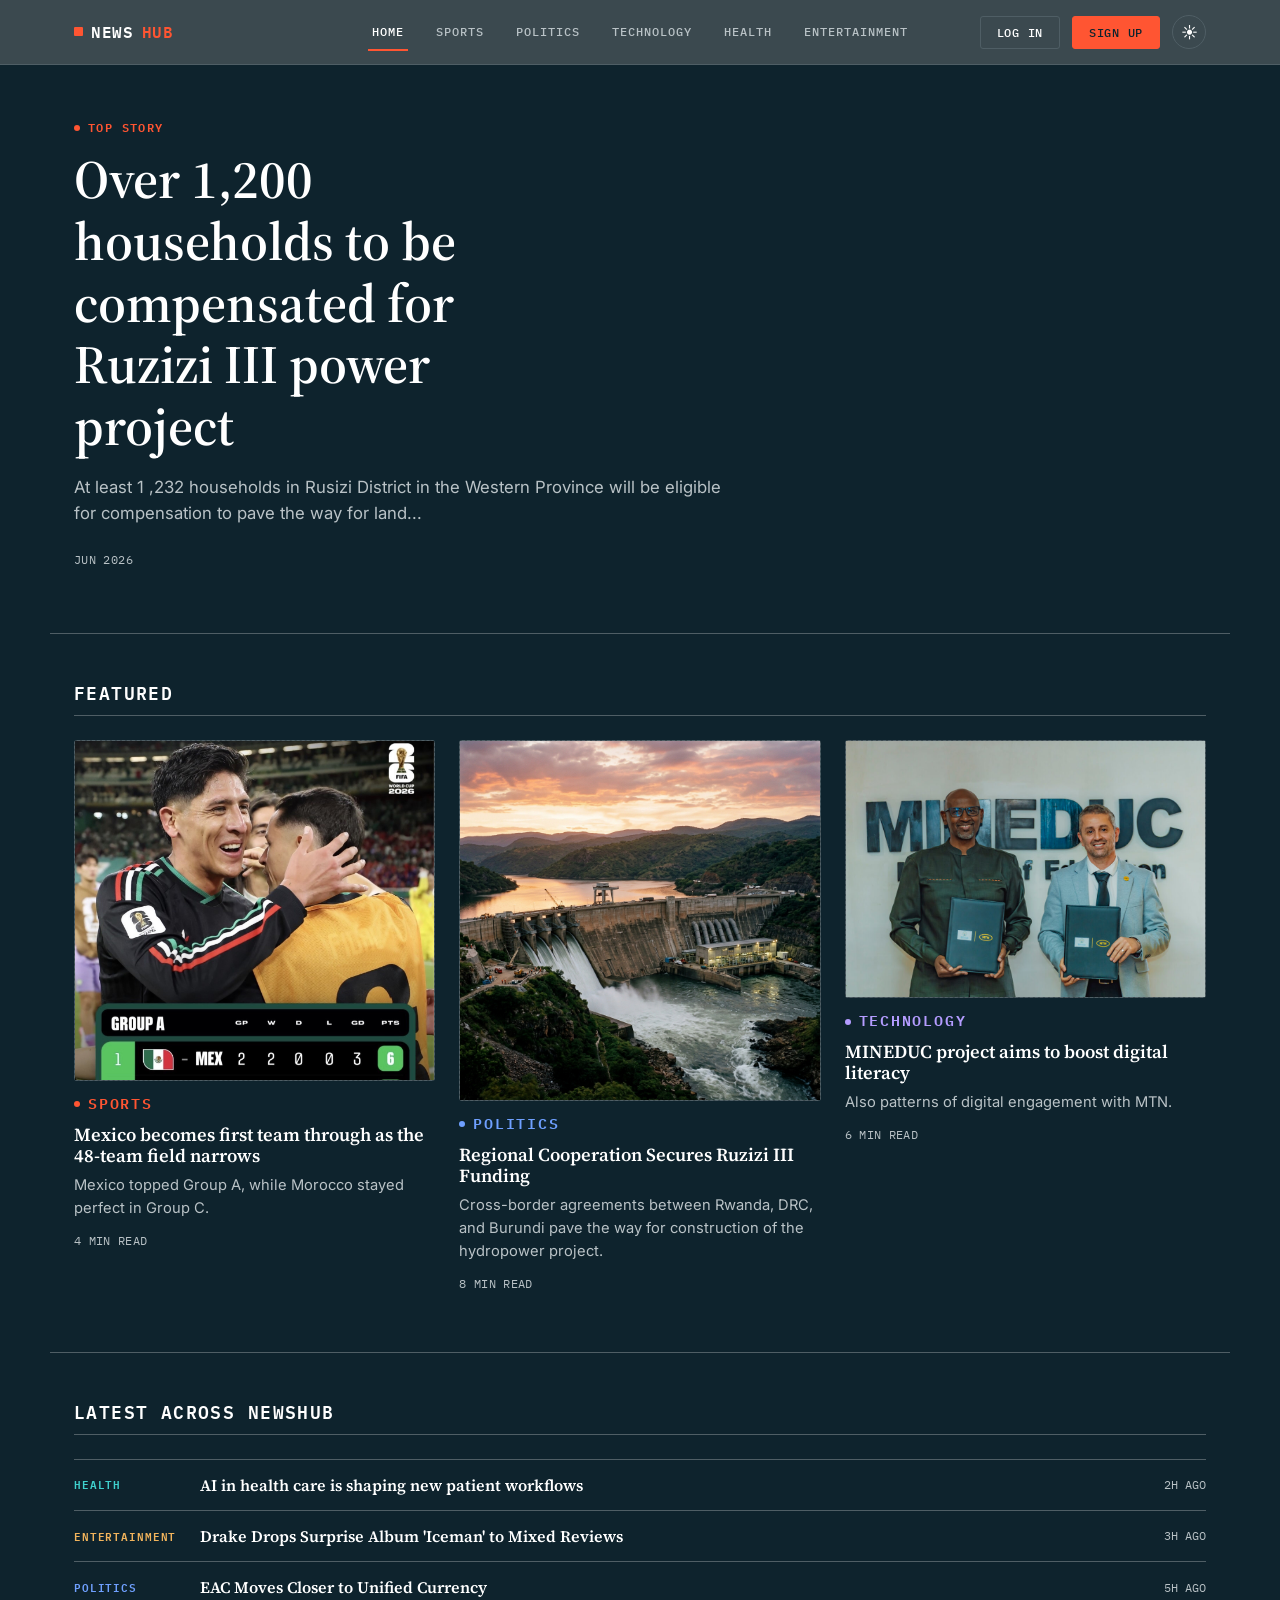
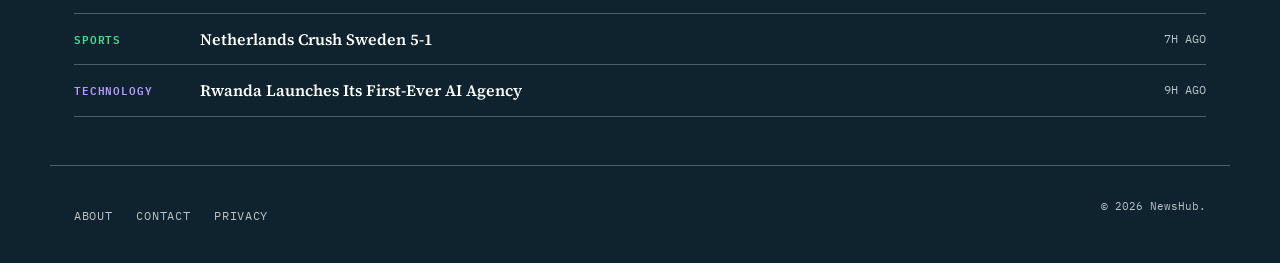
==== commit c0256e3f: "Merge branch 'main' of https://github.com/m-Adore-C/newsHub" ====
--- a/index.html
+++ b/index.html
@@ -79,12 +79,12 @@
 
       <article class="story-card">
         <div class="media">
-          <svg viewBox="0 0 24 24" fill="none" stroke="currentColor" stroke-width="1.5"><rect x="3" y="3" width="18" height="18" rx="1"/><circle cx="8.5" cy="8.5" r="1.5"/><path d="M21 15l-5-5L5 21"/></svg>
+          <img src="images/ruzizi_hydropower.png" alt="Ruzizi III Hydropower dam project" loading="lazy">
         </div>
         <p class="eyebrow" style="--eyebrow-color:var(--c-politics)">Politics</p>
-        <h3>Headline placeholder for a politics story</h3>
-        <p>One or two lines of summary text go here once the story is written.</p>
-        <p class="timestamp">4 MIN READ</p>
+        <h3>Regional Cooperation Secures Ruzizi III Funding</h3>
+        <p>Cross-border agreements between Rwanda, DRC, and Burundi pave the way for construction of the hydropower project.</p>
+        <p class="timestamp">8 MIN READ</p>
       </article>
 
       <article class="story-card">
@@ -119,7 +119,7 @@
 
       <div class="story-row">
         <span class="tag" style="--tag-color:var(--c-politics)">Politics</span>
-        <h4>Headline placeholder for a politics story</h4>
+        <h4>EAC Moves Closer to Unified Currency</h4>
         <span class="timestamp">5H AGO</span>
       </div>
 
